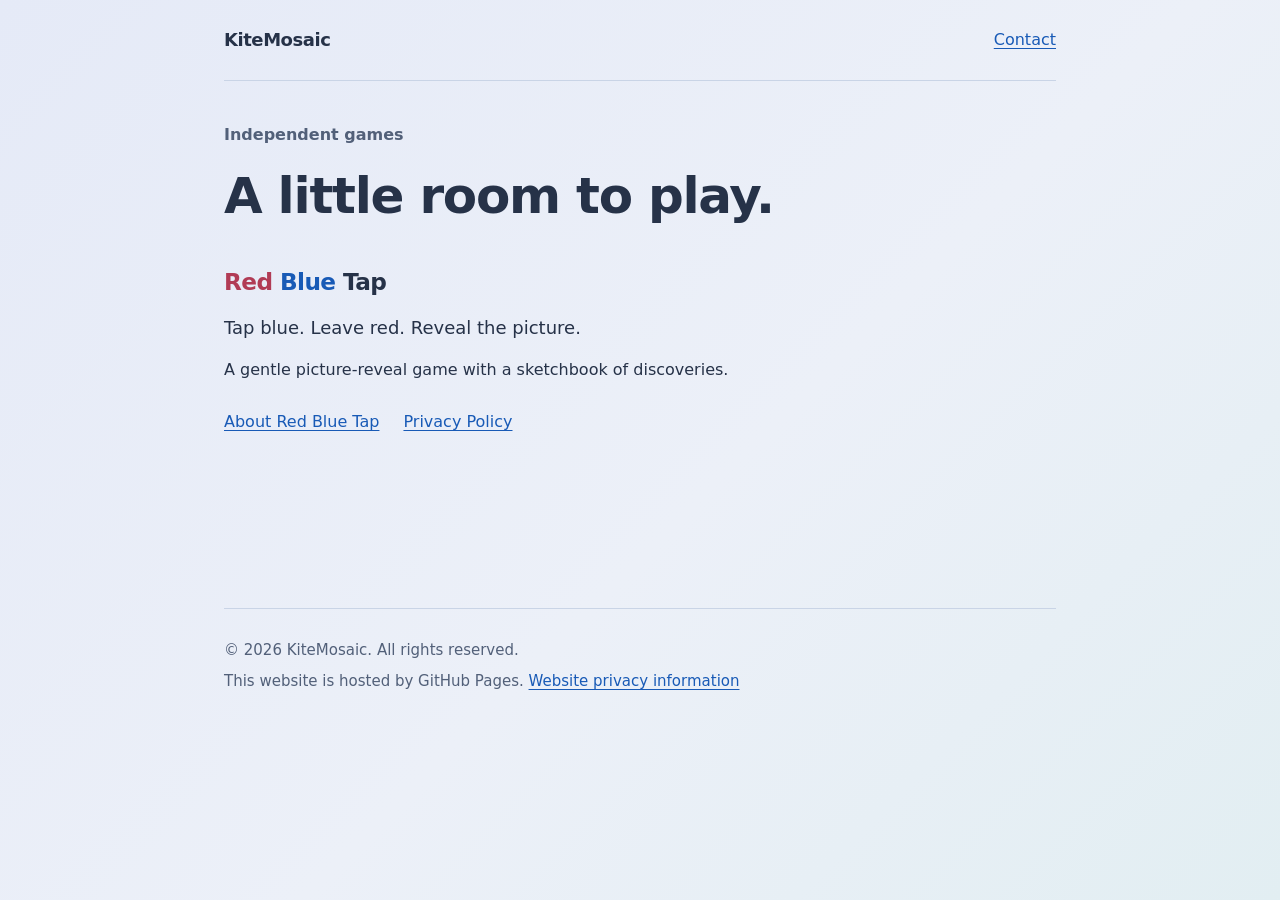
==== index.html @ d3a7072e "Add Red Blue Tap privacy policy and KiteMosaic information pages" ====
<!doctype html>
<html lang="en">
<head>
  <meta charset="utf-8">
  <meta name="viewport" content="width=device-width, initial-scale=1">
  <meta name="color-scheme" content="light dark">
  <meta name="referrer" content="no-referrer">
  <meta name="description" content="KiteMosaic — independent games, privacy information and support.">
  <title>KiteMosaic</title>
  <link rel="canonical" href="https://kitemosaic.github.io/">
  <link rel="stylesheet" href="styles.css">
</head>
<body>
  <a class="skip-link" href="#main">Skip to content</a>
  <header class="site-header"><a class="brand" href="./">KiteMosaic</a><nav aria-label="Main navigation"><a href="mailto:kitemosaic@gmail.com">Contact</a></nav></header>
  <main class="landing" id="main">
    <p class="eyebrow">Independent games</p>
    <h1>A little room to play.</h1>
    <section aria-labelledby="game-title"><h2 id="game-title"><span class="red">Red</span> <span class="blue">Blue</span> Tap</h2><p class="intro">Tap blue. Leave red. Reveal the picture.</p><p>A gentle picture-reveal game with a sketchbook of discoveries.</p><p class="links"><a href="redbluetap/">About Red Blue Tap</a><a href="redbluetap/privacy.html">Privacy Policy</a></p></section>
  </main>
  <footer class="site-footer"><p>© 2026 KiteMosaic. All rights reserved.</p><p>This website is hosted by GitHub Pages. <a href="redbluetap/privacy.html#website">Website privacy information</a></p></footer>
</body>
</html>
---- styles.css ----
:root {
  color-scheme: light dark;
  font-family: ui-sans-serif, system-ui, -apple-system, BlinkMacSystemFont, "Segoe UI", sans-serif;
  font-size: 100%;
  line-height: 1.75;
  --background: #ecf0f8;
  --surface: #f7f9fd;
  --text: #263248;
  --muted: #526079;
  --link: #185ab6;
  --red: #b13b55;
  --line: #c9d4e6;
}
* { box-sizing: border-box; }
html { scroll-padding-top: 1.5rem; }
body {
  margin: 0;
  background: linear-gradient(135deg, #e5eaf7, var(--background) 55%, #e2eef2);
  color: var(--text);
  min-height: 100vh;
  overflow-wrap: break-word;
}
a { color: var(--link); text-underline-offset: .18em; }
a:hover { text-decoration-thickness: .12em; }
a:focus-visible { outline: 3px solid var(--link); outline-offset: 4px; border-radius: 2px; }
.skip-link { position: absolute; top: -5rem; left: 1rem; padding: .6rem 1rem; background: var(--surface); z-index: 1; }
.skip-link:focus { top: 1rem; }
.site-header, main, .site-footer { width: min(100% - 3rem, 52rem); margin-inline: auto; }
.site-header { display: flex; flex-wrap: wrap; align-items: center; justify-content: space-between; gap: .5rem 1.5rem; padding-block: 1.5rem; border-bottom: 1px solid var(--line); }
.brand { font-size: 1.125rem; font-weight: 750; letter-spacing: -.025em; text-decoration: none; color: var(--text); }
.site-header nav { display: flex; flex-wrap: wrap; gap: 1.25rem; }
main { padding-block: 2.5rem 1rem; }
h1, h2, h3 { line-height: 1.25; letter-spacing: -.025em; }
h1 { font-size: clamp(2rem, 7vw, 3.125rem); margin: .3rem 0 1rem; }
h2 { font-size: 1.45rem; margin: 0 0 1rem; }
h3 { font-size: 1.08rem; margin: 1.5rem 0 .5rem; }
p { margin: .8rem 0; }
ul, ol { padding-left: 1.4rem; margin-block: .8rem; }
li + li { margin-top: .5rem; }
.eyebrow { color: var(--muted); font-weight: 650; margin: 0; }
.metadata { color: var(--muted); font-size: .9375rem; }
.metadata code { font-size: .9375rem; overflow-wrap: anywhere; }
.intro { font-size: 1.125rem; }
.summary { border-left: 3px solid var(--link); padding: .1rem 0 .1rem 1.25rem; margin-block: 2rem; }
.summary h2 { font-size: 1.15rem; }
.contents { border-block: 1px solid var(--line); padding-block: 1.25rem; margin-block: 2rem; }
.contents h2 { font-size: 1.15rem; }
.contents ul { columns: 2; column-gap: 2rem; margin-bottom: 0; }
.contents li { break-inside: avoid; }
section { margin-block: 2.5rem; }
.table-wrap { overflow-x: auto; margin-block: 1.25rem; }
table { width: 100%; border-collapse: collapse; font-size: 1rem; }
th, td { text-align: left; padding: .8rem .9rem; vertical-align: top; border-bottom: 1px solid var(--line); }
th { background: var(--surface); font-weight: 650; }
th:first-child, td:first-child { width: 29%; padding-left: 0; }
th:first-child { padding-left: .9rem; }
.contact { padding-top: 1.25rem; border-top: 1px solid var(--line); }
.site-footer { border-top: 1px solid var(--line); padding-block: 1.5rem 2.5rem; margin-top: 2rem; color: var(--muted); font-size: .9375rem; }
.site-footer p { margin: .3rem 0; }
.red { color: var(--red); }
.blue { color: var(--link); }
.landing { min-height: 55vh; }
.landing h1 { margin-top: 1rem; }
.landing .intro { max-width: 38rem; }
.links { display: flex; flex-wrap: wrap; gap: .75rem 1.5rem; margin-block: 1.5rem; }
@media (max-width: 40rem) {
  .site-header, main, .site-footer { width: min(100% - 2rem, 52rem); }
  main { padding-top: 1.75rem; }
  .contents ul { columns: 1; }
  th, td { padding: .65rem .5rem; }
  th:first-child, td:first-child { width: 34%; }
}
@media (prefers-color-scheme: dark) {
  :root { --background: #141d30; --surface: #1d2940; --text: #e3eaf7; --muted: #b0bed4; --link: #9bc8ff; --red: #ff9db4; --line: #3a4963; }
  body { background: linear-gradient(135deg, #1d2137, var(--background) 55%, #142b35); }
}
@media print {
  :root { --text: #111; --muted: #333; --link: #111; --red: #111; --line: #bbb; --surface: #fff; }
  body { background: #fff; color: #111; font-size: 11pt; }
  .site-header, main, .site-footer { width: 100%; }
  .skip-link, .site-header nav, .contents { display: none; }
  main { padding-block: 1rem; }
  h2, h3 { break-after: avoid; }
  tr { break-inside: avoid; }
}
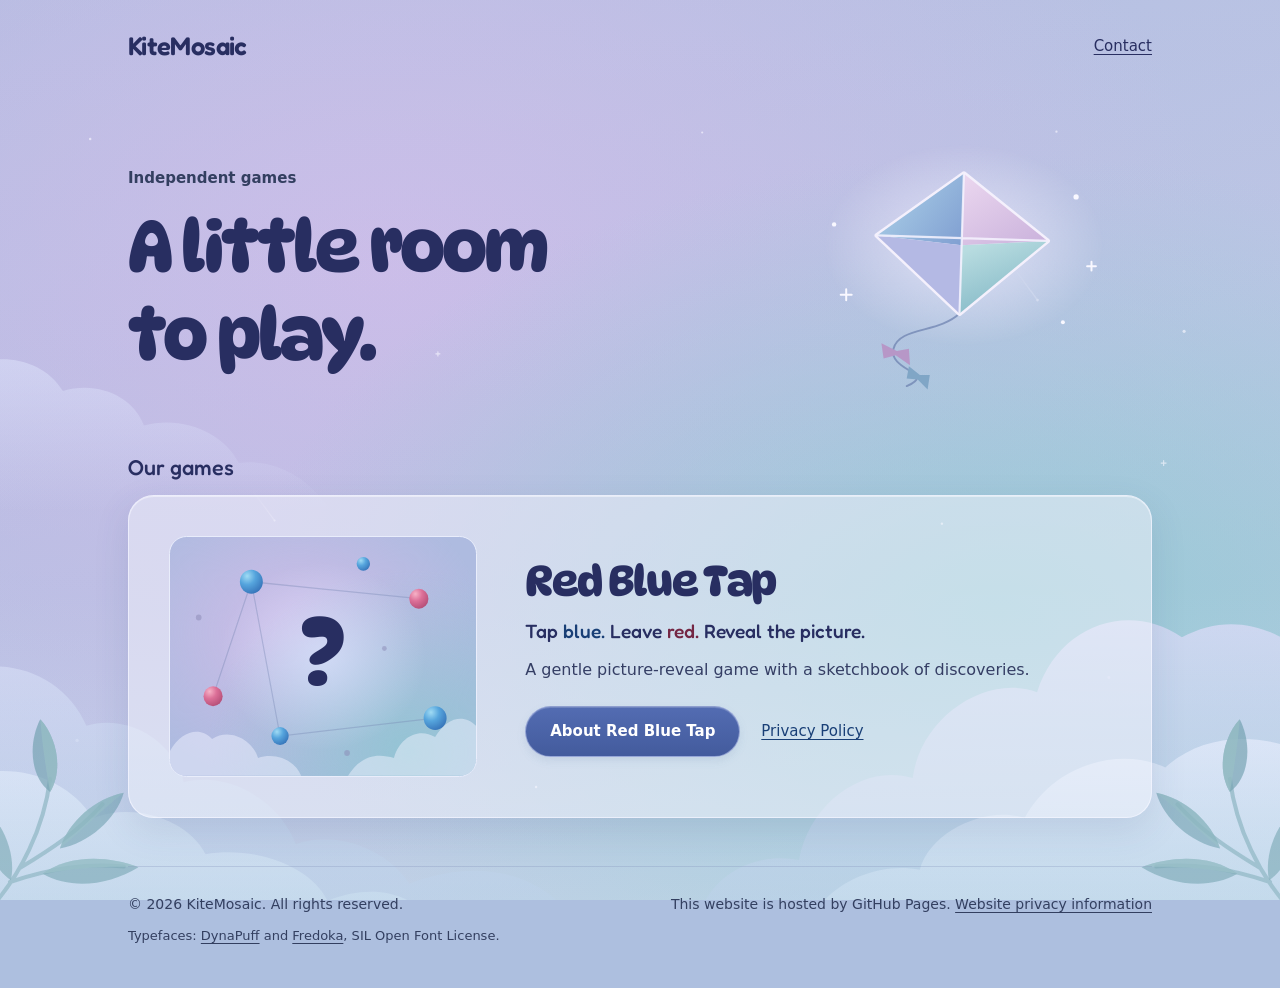
==== commit eef9b4d1: "Restyle only the KiteMosaic homepage with the light sky theme" ====
--- a/index.html
+++ b/index.html
@@ -3,21 +3,202 @@
 <head>
   <meta charset="utf-8">
   <meta name="viewport" content="width=device-width, initial-scale=1">
-  <meta name="color-scheme" content="light dark">
+  <meta name="color-scheme" content="light">
+  <meta name="theme-color" content="#b6bfdf">
   <meta name="referrer" content="no-referrer">
   <meta name="description" content="KiteMosaic — independent games, privacy information and support.">
   <title>KiteMosaic</title>
   <link rel="canonical" href="https://kitemosaic.github.io/">
-  <link rel="stylesheet" href="styles.css">
+  <link rel="stylesheet" href="redbluetap/theme.css">
+  <style>
+    body.studio-home {
+      isolation: isolate;
+      display: flex;
+      flex-direction: column;
+      min-height: 100vh;
+      min-height: 100svh;
+    }
+    .studio-home .sky {
+      background: radial-gradient(ellipse at 78% 68%, #95c8d5 0, #95c8d500 53%),
+        radial-gradient(ellipse at 30% 30%, #c8b9e7 0, #c8b9e700 66%),
+        linear-gradient(160deg, #a8b5dc, #b8c1e3 55%, #afcddd);
+    }
+    .studio-home .sky::after {
+      content: ""; position: absolute; inset: 0;
+      background: linear-gradient(180deg, #f6f6ff1a, #f6f6ff08 65%, #f4f7ff30);
+    }
+    .studio-home .site-header, .studio-home .site-footer, .studio-main {
+      width: min(100% - 4rem, 64rem);
+      margin-inline: auto;
+    }
+    .studio-home .brand {
+      font-family: Fredoka, ui-rounded, sans-serif;
+      font-size: 1.6rem; font-weight: 600; letter-spacing: -.025em;
+    }
+    .studio-main { flex: 1; padding: clamp(1.5rem, 5vh, 4.5rem) 0 2rem; }
+    .studio-intro {
+      display: grid; grid-template-columns: minmax(0, 1.5fr) minmax(0, 1fr);
+      align-items: center; gap: 2rem;
+      padding: 1rem 0 clamp(2.5rem, 5vw, 4.5rem);
+    }
+    .studio-intro .eyebrow { margin: 0 0 .75rem; }
+    .studio-intro h1 {
+      font-size: clamp(2.6rem, 5.5vw, 4.65rem);
+      letter-spacing: -.04em; margin: 0; max-width: 11ch;
+      text-wrap: balance;
+    }
+    .kite-art { display: block; width: 100%; max-width: 22rem; margin-inline: auto; overflow: visible; }
+    .games-label {
+      font-family: Fredoka, ui-rounded, sans-serif; font-size: 1.35rem;
+      font-weight: 500; margin: 0 0 .85rem; color: var(--ink);
+    }
+    .game-feature {
+      display: grid; grid-template-columns: minmax(0, 1fr) minmax(0, 1.9fr);
+      gap: clamp(1.5rem, 4vw, 3rem);
+      align-items: center;
+      padding: clamp(1.3rem, 3.8vw, 2.5rem);
+      border: 1px solid #f4f5ffb8; border-radius: 1.6rem;
+      background: #f1f3fc82;
+      box-shadow: 0 12px 35px #354c8120, inset 0 1px 0 #ffffff70;
+    }
+    .game-preview {
+      position: relative; aspect-ratio: 1.28 / 1; overflow: hidden;
+      border-radius: 1.1rem;
+      background: radial-gradient(ellipse at 78% 90%, #94c4d4, transparent 60%),
+        radial-gradient(ellipse at 42% 40%, #cfbce8, transparent 75%), #aebbe0;
+      border: 1px solid #e9edfb;
+    }
+    .game-preview svg { position: absolute; inset: 0; width: 100%; height: 100%; }
+    .game-preview .preview-question {
+      position: absolute; left: 50%; top: 48%; transform: translate(-50%, -50%);
+      font-size: clamp(3.8rem, 8vw, 5.8rem); line-height: 1; color: var(--ink);
+    }
+    .game-preview .preview-glow {
+      position: absolute; inset: 8% 14%;
+      background: radial-gradient(ellipse, #dce6ffb0, #c9d7f200 66%);
+    }
+    .feature-copy { min-width: 0; }
+    .feature-copy h2 {
+      font-size: clamp(1.75rem, 3.5vw, 2.6rem);
+      letter-spacing: -.04em; margin: 0 0 .55rem;
+    }
+    .feature-copy .intro { font-family: Fredoka, ui-rounded, sans-serif; font-weight: 500; font-size: 1.2rem; color: var(--ink); line-height: 1.45; }
+    .feature-copy p { margin: .65rem 0; }
+    .feature-links {
+      display: flex; flex-wrap: wrap; align-items: center;
+      gap: .7rem 1.3rem; margin-top: 1.35rem;
+      font-size: .9375rem;
+    }
+    .feature-links .pill-link { white-space: normal; text-align: center; }
+    .studio-home .site-footer {
+      border-top: 1px solid var(--line);
+      margin-top: 1rem;
+      padding-top: 1.35rem;
+    }
+    @media (max-width: 40rem) {
+      .studio-home .site-header, .studio-home .site-footer, .studio-main {
+        width: calc(100% - 2.5rem);
+      }
+      .studio-intro { grid-template-columns: 1fr; text-align: center; gap: .8rem; padding: 0 0 2rem; }
+      .studio-intro h1 { max-width: 16ch; margin-inline: auto; font-size: clamp(2.4rem, 9vw, 3.5rem); }
+      .kite-art { max-width: 11rem; }
+      .games-label { text-align: center; }
+      .game-feature { grid-template-columns: 1fr; gap: 1.25rem; padding: 1.1rem; border-radius: 1.25rem; }
+      .game-preview { width: 100%; max-width: 23rem; aspect-ratio: 1.8 / 1; margin-inline: auto; }
+      .feature-copy { text-align: center; }
+      .feature-links { justify-content: center; }
+      .studio-home .site-footer { margin-top: .5rem; }
+    }
+    @media (forced-colors: active) {
+      .kite-art, .game-preview { display: none; }
+      .studio-intro, .game-feature { grid-template-columns: 1fr; }
+      .game-feature { border: 1px solid CanvasText; }
+    }
+    @media print {
+      .kite-art, .game-preview { display: none; }
+      .studio-intro, .game-feature { display: block; }
+      .game-feature { border: 1px solid #aaa; background: white; box-shadow: none; }
+    }
+  </style>
 </head>
-<body>
+<body class="studio-home">
   <a class="skip-link" href="#main">Skip to content</a>
-  <header class="site-header"><a class="brand" href="./">KiteMosaic</a><nav aria-label="Main navigation"><a href="mailto:kitemosaic@gmail.com">Contact</a></nav></header>
-  <main class="landing" id="main">
-    <p class="eyebrow">Independent games</p>
-    <h1>A little room to play.</h1>
-    <section aria-labelledby="game-title"><h2 id="game-title"><span class="red">Red</span> <span class="blue">Blue</span> Tap</h2><p class="intro">Tap blue. Leave red. Reveal the picture.</p><p>A gentle picture-reveal game with a sketchbook of discoveries.</p><p class="links"><a href="redbluetap/">About Red Blue Tap</a><a href="redbluetap/privacy.html">Privacy Policy</a></p></section>
+  <div class="sky" aria-hidden="true"><img class="sky-art" src="redbluetap/assets/sky.svg" alt="" width="1600" height="1100"></div>
+  <header class="site-header">
+    <a class="brand" href="./">KiteMosaic</a>
+    <nav aria-label="Main navigation"><a href="mailto:kitemosaic@gmail.com">Contact</a></nav>
+  </header>
+  <main class="studio-main" id="main">
+    <section class="studio-intro" aria-labelledby="studio-title">
+      <div>
+        <p class="eyebrow">Independent games</p>
+        <h1 class="display" id="studio-title">A little room to play.</h1>
+      </div>
+      <svg class="kite-art" viewBox="0 0 320 215" fill="none" aria-hidden="true">
+        <defs>
+          <linearGradient id="kite-a" x1="165" y1="21" x2="220" y2="113" gradientUnits="userSpaceOnUse"><stop stop-color="#ebd7ef"/><stop offset="1" stop-color="#c5acd9"/></linearGradient>
+          <linearGradient id="kite-b" x1="80" y1="72" x2="165" y2="135" gradientUnits="userSpaceOnUse"><stop stop-color="#a4c8e4"/><stop offset="1" stop-color="#728fca"/></linearGradient>
+          <linearGradient id="kite-c" x1="169" y1="88" x2="192" y2="150" gradientUnits="userSpaceOnUse"><stop stop-color="#b8dce0"/><stop offset="1" stop-color="#83b8c6"/></linearGradient>
+          <radialGradient id="kite-halo"><stop stop-color="#f3efff" stop-opacity=".7"/><stop offset="1" stop-color="#f3efff" stop-opacity="0"/></radialGradient>
+        </defs>
+        <ellipse cx="169" cy="83" rx="128" ry="92" fill="url(#kite-halo)"/>
+        <path d="M165 145C146 163 110 157 105 177S145 199 117 211" stroke="#687cac" stroke-opacity=".68" stroke-width="1.7" stroke-linecap="round"/>
+        <path d="M169 18L245 79 165 145 90 74Z" fill="#f3f1fc" stroke="#f4f0fc" stroke-width="4.5" stroke-linejoin="round"/>
+        <path d="M169 18 167 83 90 74Z" fill="url(#kite-b)"/>
+        <path d="M169 18 245 79 167 83Z" fill="url(#kite-a)"/>
+        <path d="M90 74 167 83 165 145Z" fill="#b4b9e4"/>
+        <path d="M167 83 245 79 165 145Z" fill="url(#kite-c)"/>
+        <path d="M169 18 165 145M90 74 245 79" stroke="#f6f4ff" stroke-opacity=".86" stroke-width="2"/>
+        <path d="m108 179-14-7 2 14 11-3 13 9-1-15Z" fill="#b797c7"/>
+        <path d="m129 201-10-8-2 11 10 1 9 9 2-13Z" fill="#80a6c6"/>
+        <g fill="#f9f8ff">
+          <circle cx="51" cy="64" r="2"/><circle cx="271" cy="39" r="2.4"/><circle cx="259" cy="153" r="1.8"/>
+          <path d="M62 123v10m-5-5h10M285 98v8m-4-4h8" stroke="#f9f8ff" stroke-width="1.8" stroke-linecap="round"/>
+        </g>
+      </svg>
+    </section>
+    <section aria-labelledby="games-heading">
+      <h2 class="games-label" id="games-heading">Our games</h2>
+      <article class="game-feature" aria-labelledby="game-title">
+        <div class="game-preview" aria-hidden="true">
+          <div class="preview-glow"></div>
+          <svg viewBox="0 0 320 240" preserveAspectRatio="none">
+            <defs>
+              <radialGradient id="preview-blue" cx=".32" cy=".26" r=".8"><stop stop-color="#a0dbf4"/><stop offset=".45" stop-color="#56a5dd"/><stop offset="1" stop-color="#3674b9"/></radialGradient>
+              <radialGradient id="preview-red" cx=".32" cy=".26" r=".8"><stop stop-color="#f6b2c7"/><stop offset=".45" stop-color="#dc7098"/><stop offset="1" stop-color="#b44e77"/></radialGradient>
+            </defs>
+            <g fill="none" stroke="#7184af" stroke-opacity=".36" stroke-width="1.25">
+              <path d="M45 160 85 45 260 62M85 45 115 200 277 182"/>
+            </g>
+            <g fill="#f1f2ff" opacity=".48">
+              <path d="M0 215C12 195 31 190 44 203C63 191 87 205 92 222C111 216 131 225 137 240H0Z"/>
+              <path d="M186 240C201 217 219 218 234 222C240 201 260 191 277 201C290 180 308 178 320 190V240Z"/>
+            </g>
+            <circle cx="85" cy="45" r="12" fill="url(#preview-blue)"/>
+            <circle cx="260" cy="62" r="10" fill="url(#preview-red)"/>
+            <circle cx="45" cy="160" r="10" fill="url(#preview-red)"/>
+            <circle cx="277" cy="182" r="12" fill="url(#preview-blue)"/>
+            <circle cx="115" cy="200" r="9" fill="url(#preview-blue)"/>
+            <circle cx="202" cy="27" r="7" fill="url(#preview-blue)"/>
+            <g fill="#8b8ab6" opacity=".5"><circle cx="30" cy="81" r="3"/><circle cx="224" cy="112" r="2.5"/><circle cx="185" cy="217" r="3"/></g>
+          </svg>
+          <span class="preview-question display">?</span>
+        </div>
+        <div class="feature-copy">
+          <h2 class="display" id="game-title">Red Blue Tap</h2>
+          <p class="intro">Tap <span class="blue">blue.</span> Leave <span class="red">red.</span> Reveal the picture.</p>
+          <p>A gentle picture-reveal game with a sketchbook of discoveries.</p>
+          <div class="feature-links">
+            <a class="pill-link" href="redbluetap/">About Red Blue Tap</a>
+            <a href="redbluetap/privacy.html">Privacy Policy</a>
+          </div>
+        </div>
+      </article>
+    </section>
   </main>
-  <footer class="site-footer"><p>© 2026 KiteMosaic. All rights reserved.</p><p>This website is hosted by GitHub Pages. <a href="redbluetap/privacy.html#website">Website privacy information</a></p></footer>
+  <footer class="site-footer">
+    <div class="footer-top"><p>© 2026 KiteMosaic. All rights reserved.</p><p>This website is hosted by GitHub Pages. <a href="redbluetap/privacy.html#website">Website privacy information</a></p></div>
+    <p class="font-credit">Typefaces: <a href="redbluetap/assets/fonts/dynapuff-OFL.txt">DynaPuff</a> and <a href="redbluetap/assets/fonts/fredoka-OFL.txt">Fredoka</a>, SIL Open Font License.</p>
+  </footer>
 </body>
 </html>
--- a/redbluetap/theme.css
+++ b/redbluetap/theme.css
@@ -0,0 +1,195 @@
+@font-face {
+  font-family: DynaPuff;
+  src: url("assets/fonts/dynapuff.ttf") format("truetype");
+  font-style: normal;
+  font-weight: 400 700;
+  font-stretch: 75% 100%;
+  font-display: swap;
+}
+@font-face {
+  font-family: Fredoka;
+  src: url("assets/fonts/fredoka.ttf") format("truetype");
+  font-style: normal;
+  font-weight: 300 700;
+  font-stretch: 75% 125%;
+  font-display: swap;
+}
+:root {
+  color-scheme: light;
+  font-family: ui-sans-serif, system-ui, -apple-system, BlinkMacSystemFont, "Segoe UI", sans-serif;
+  font-size: 100%;
+  line-height: 1.75;
+  --ink: #282e61;
+  --body: #353e64;
+  --muted: #333f60;
+  --blue: #193f76;
+  --red: #742744;
+  --line: #7d8cb647;
+  --paper: #e5e9f7;
+}
+* { box-sizing: border-box; }
+html { scroll-padding-top: 2rem; }
+body { margin: 0; min-height: 100vh; color: var(--body); background: #adbfdf; overflow-wrap: break-word; }
+a { color: var(--blue); text-underline-offset: .22em; text-decoration-thickness: .07em; }
+a:hover { text-decoration-thickness: .12em; }
+a:focus-visible { outline: 3px solid #29549c; outline-offset: 5px; border-radius: .15rem; }
+.skip-link { position: fixed; z-index: 10; inset: -6rem auto auto 1rem; padding: .65rem 1.1rem; background: var(--paper); }
+.skip-link:focus { top: 1rem; }
+.sky {
+  position: fixed;
+  z-index: -2;
+  inset: 0;
+  pointer-events: none;
+  background: radial-gradient(ellipse at 75% 83%, #8ec5d3 0, #98c4d500 52%), radial-gradient(ellipse at 41% 38%, #c5b7e6 0, #bdb6e600 64%), linear-gradient(165deg, #9faeda 0%, #b3b9df 53%, #a7c3dc 100%);
+}
+.sky-art { width: 100%; height: 100%; display: block; }
+.site-header, .site-footer { width: min(100% - 4rem, 76rem); margin-inline: auto; }
+.site-header { display: flex; align-items: center; justify-content: space-between; flex-wrap: wrap; gap: .5rem 1.5rem; padding-block: 1.5rem; }
+.brand { color: var(--ink); text-decoration: none; font-size: 1.05rem; font-weight: 720; letter-spacing: -.03em; }
+.site-header nav { display: flex; flex-wrap: wrap; gap: .35rem 1.6rem; font-size: .9375rem; }
+.site-header nav a { color: var(--ink); padding-block: .35rem; }
+h1, h2, h3 { color: var(--ink); line-height: 1.25; }
+p { margin: .85rem 0; }
+ul, ol { margin-block: 1rem; padding-left: 1.35rem; }
+li + li { margin-top: .6rem; }
+.display { font-family: DynaPuff, ui-rounded, sans-serif; font-weight: 600; font-stretch: 100%; }
+.rounded { font-family: Fredoka, ui-rounded, sans-serif; font-weight: 500; font-stretch: 100%; }
+.eyebrow { font-size: .9375rem; font-weight: 600; color: var(--muted); }
+.red { color: var(--red); }
+.blue { color: var(--blue); }
+.game-main { width: min(100% - 3rem, 70rem); margin-inline: auto; }
+.game-hero { text-align: center; padding-top: clamp(1rem, 3vw, 2.8rem); }
+.game-hero .eyebrow { margin: 0 0 1rem; }
+.game-title { font-size: clamp(2.5rem, 6.7vw, 5.8rem); letter-spacing: -.045em; margin: 0; }
+.tagline { color: var(--ink); font-size: clamp(1.1rem, 2.3vw, 1.85rem); line-height: 1.4; font-weight: 600; margin: 1.15rem auto 0; text-wrap: balance; }
+.tagline span { white-space: nowrap; }
+.mystery-scene { position: relative; width: min(100%, 43rem); aspect-ratio: 2 / 1; margin: 1.4rem auto .25rem; }
+.mystery-threads { position: absolute; inset: 0; width: 100%; height: 100%; overflow: visible; }
+.signal { stroke-dasharray: 16 450; stroke-dashoffset: 16; animation: signal-travel 1.25s 2; opacity: 0; }
+.signal-two { animation-delay: 2.5s; }
+.question-glow { position: absolute; left: 50%; top: 48%; width: 45%; aspect-ratio: 1; transform: translate(-50%, -50%); background: radial-gradient(circle, #d4c6ed80, #d9c6ec00 67%); }
+.question-glow::after { content: ""; position: absolute; inset: 0; border-radius: 50%; background: radial-gradient(circle, #81bfe09c, #8ec3ea00 65%); opacity: .24; animation: question-breath 1.25s 2; }
+.question-mark { position: absolute; left: 50%; top: 48%; transform: translate(-50%, -50%); color: var(--ink); font-size: clamp(5.5rem, 11vw, 9.5rem); line-height: 1; }
+.orb { position: absolute; width: 5.9%; aspect-ratio: 1; border-radius: 50%; background: radial-gradient(circle at 32% 26%, #a0dbf4 0, #56a5dd 31%, #367cc3 73%, #326ba8 100%); box-shadow: inset 0 1px 1px #e2f6ff80; transform: translate(-50%, -50%); }
+.orb-red { background: radial-gradient(circle at 32% 26%, #f6b2c7 0, #dc7098 32%, #bb527b 75%, #ab4a72 100%); }
+.orb-one { left: 24%; top: 18%; }
+.orb-two { left: 80%; top: 27%; width: 4.9%; }
+.orb-three { left: 12%; top: 69%; width: 5.1%; }
+.orb-four { left: 89%; top: 75%; }
+.orb-five { left: 34%; top: 92%; width: 4.7%; }
+.orb-six { left: 62%; top: 7%; width: 3.9%; }
+.ghost-dot { position: absolute; width: 1.6%; aspect-ratio: 1; border-radius: 50%; background: #787fad4d; }
+.ghost-one { left: 4%; top: 35%; }
+.ghost-two { right: 5%; top: 43%; background: #a777a442; }
+.ghost-three { left: 35%; top: 35%; width: 1.2%; }
+.ghost-four { right: 30%; bottom: 5%; background: #a777a442; }
+.game-intro { font-size: 1.125rem; max-width: 35rem; margin: 1.7rem auto 0; text-wrap: pretty; }
+.game-facts { display: flex; flex-wrap: wrap; align-items: center; justify-content: center; gap: .2rem 1.6rem; padding: 0; list-style: none; margin: 1.05rem 0 0; color: var(--ink); font-size: 1rem; }
+.game-facts li { margin: 0; }
+.game-facts svg { width: 1.1rem; height: 1.1rem; vertical-align: -.16em; margin-right: .3rem; stroke-width: 1.5; }
+.support-section { display: grid; grid-template-columns: 1fr auto; align-items: center; gap: 1rem 3.5rem; max-width: 59rem; margin: clamp(3rem, 6vw, 5rem) auto 0; padding-block: 2rem; border-top: 1px solid var(--line); }
+.support-section h2 { font-family: Fredoka, ui-rounded, sans-serif; font-weight: 500; font-size: 1.65rem; margin: 0 0 .6rem; }
+.support-section p { margin: 0; max-width: 35rem; }
+.support-actions { display: flex; flex-direction: column; align-items: center; gap: .7rem; }
+.pill-link { display: inline-flex; justify-content: center; align-items: center; min-height: 3rem; padding: .7rem 1.5rem; border-radius: 2rem; border: 1px solid #d9e2ff80; color: #fff; background: linear-gradient(180deg, #536cb2, #435b9d); box-shadow: 0 4px 10px #3e5d8a1c, inset 0 1px 0 #ffffff2b; font-weight: 650; text-decoration: none; white-space: nowrap; }
+.pill-link:hover { background: #405895; }
+.site-footer { padding-block: 1.5rem 2.25rem; margin-top: 1.5rem; color: var(--muted); font-size: .875rem; }
+.site-footer p { margin: .25rem 0; }
+.footer-top { display: flex; align-items: baseline; justify-content: space-between; flex-wrap: wrap; gap: .35rem 1rem; }
+.site-footer a { color: inherit; }
+.font-credit { font-size: .8125rem; }
+.policy-page .sky::after { content: ""; position: absolute; inset: 0; background: linear-gradient(180deg, #e7eaf735, #e7eaf7ce 46%, #e7eaf7db); }
+.policy-main { width: min(100% - 4rem, 72rem); margin-inline: auto; padding-block: 2.5rem 1rem; }
+.policy-heading { width: min(100%, 48rem); margin: 0 auto 2rem; }
+.policy-heading .eyebrow { font-family: Fredoka, ui-rounded, sans-serif; font-size: 1.15rem; font-weight: 600; color: var(--ink); }
+.policy-heading h1 { font-size: clamp(2.25rem, 5vw, 3.5rem); letter-spacing: -.035em; margin: .35rem 0 1.4rem; }
+.metadata { font-size: .9375rem; color: var(--muted); line-height: 1.8; }
+.metadata code { font-size: .9375rem; overflow-wrap: anywhere; }
+.intro { font-size: 1.125rem; line-height: 1.7; }
+.summary { width: min(100%, 48rem); margin: 2.25rem auto 3rem; padding: .25rem 0 .25rem 1.4rem; border-left: 3px solid #637fb3; }
+.summary h2 { font-family: Fredoka, ui-rounded, sans-serif; font-size: 1.4rem; font-weight: 500; margin: 0; }
+.summary ul { margin-bottom: .2rem; }
+.policy-layout { display: grid; grid-template-columns: 15.5rem minmax(0, 1fr); column-gap: 3.75rem; align-items: start; border-top: 1px solid var(--line); padding-top: 2.5rem; }
+.contents { position: sticky; top: 2rem; font-size: .9375rem; }
+.contents h2 { font-family: Fredoka, ui-rounded, sans-serif; font-size: 1.3rem; font-weight: 500; margin: 0 0 1rem; }
+.contents ul { margin: 0; padding: 0; list-style: none; }
+.contents li { margin-top: .7rem; line-height: 1.55; }
+.contents a { display: inline-block; text-decoration-color: #566b9b50; }
+.policy-sections { min-width: 0; max-width: 48rem; font-size: 1rem; }
+.policy-sections section { margin: 0 0 2.5rem; scroll-margin-top: 1rem; }
+.policy-sections h2 { font-family: Fredoka, ui-rounded, sans-serif; font-weight: 500; font-size: 1.65rem; margin: 0 0 .9rem; }
+.policy-sections h3 { font-size: 1.08rem; margin: 1.6rem 0 .6rem; }
+.table-wrap { overflow-x: auto; margin-block: 1.5rem; }
+table { width: 100%; border-collapse: collapse; line-height: 1.65; font-size: .9375rem; }
+th, td { text-align: left; padding: .85rem .9rem; vertical-align: top; border-bottom: 1px solid var(--line); }
+thead th { color: var(--ink); background: #b9c9e94d; }
+th:first-child { width: 30%; }
+tbody th { padding-left: 0; font-weight: 650; }
+.contact { border-top: 1px solid var(--line); padding-top: 1.75rem; }
+.back-top { margin-top: -1rem; font-size: .9375rem; }
+@keyframes signal-travel { 0% { stroke-dashoffset: 16; opacity: 0; } 12%, 85% { opacity: .75; } 100% { stroke-dashoffset: -420; opacity: 0; } }
+@keyframes question-breath { 0%, 100% { opacity: .24; } 50% { opacity: .65; } }
+@media (min-width: 80rem) { .game-hero { padding-top: 2.5rem; } .mystery-scene { margin-block: 2rem .75rem; } }
+@media (max-height: 42rem) { .contents { position: static; } }
+@media (max-width: 62rem) {
+  .policy-layout { grid-template-columns: 1fr; gap: 2.5rem; }
+  .contents { position: static; }
+  .contents ul { columns: 2; column-gap: 2rem; }
+  .contents li { break-inside: avoid; margin-top: 0; margin-bottom: .65rem; }
+  .policy-sections, .policy-heading, .summary { max-width: none; }
+  .policy-main { max-width: 50rem; }
+}
+@media (max-width: 40rem) {
+  .site-header, .site-footer { width: calc(100% - 2.5rem); }
+  .site-header { padding-block: 1.1rem; gap: .25rem 1rem; }
+  .site-header nav { gap: .25rem 1rem; font-size: .875rem; }
+  .game-main { width: calc(100% - 2.5rem); }
+  .game-hero { padding-top: 1.6rem; }
+  .game-hero .eyebrow { font-size: .875rem; margin-bottom: 1.1rem; }
+  .game-title { font-size: clamp(2rem, 8.8vw, 3.5rem); }
+  .tagline { font-size: clamp(1rem, 3.8vw, 1.25rem); max-width: 23rem; margin-top: 1rem; }
+  .mystery-scene { width: 100%; aspect-ratio: 1.6 / 1; margin-block: 1.6rem .5rem; }
+  .question-mark { font-size: clamp(5rem, 22vw, 8rem); }
+  .orb { width: 7.4%; }
+  .orb-two, .orb-three { width: 6.5%; }
+  .orb-five { width: 6%; }
+  .orb-six { width: 5%; }
+  .game-intro { font-size: 1rem; margin-top: 1.6rem; max-width: 28rem; }
+  .game-facts { font-size: .9375rem; gap: .2rem .9rem; }
+  .game-facts li:last-child { flex-basis: 100%; }
+  .support-section { display: block; margin-top: 2.5rem; padding-block: 1.7rem .75rem; text-align: center; }
+  .support-section h2 { font-size: 1.5rem; }
+  .support-section p { font-size: .9375rem; margin-inline: auto; }
+  .support-actions { margin-top: 1.35rem; gap: .8rem; }
+  .site-footer { text-align: center; font-size: .875rem; padding-bottom: 2rem; }
+  .footer-top { justify-content: center; }
+  .policy-main { width: calc(100% - 2.5rem); padding-top: 1.6rem; }
+  .policy-heading h1 { font-size: 2.25rem; }
+  .summary { padding-left: 1rem; margin-block: 2rem; }
+  .policy-layout { padding-top: 2rem; }
+  .contents ul { columns: 1; }
+  .policy-sections h2 { font-size: 1.5rem; }
+  th, td { padding: .7rem .5rem; }
+  th:first-child { width: 34%; }
+  .intro { font-size: 1.0625rem; }
+}
+@media (prefers-reduced-motion: reduce) {
+  *, *::before, *::after { animation: none !important; }
+  .signal { display: none; }
+}
+@media (forced-colors: active) {
+  .sky, .mystery-scene { display: none; }
+  .pill-link { border: 2px solid ButtonText; }
+}
+@media print {
+  :root { --ink: #111; --body: #111; --muted: #333; --blue: #111; --red: #111; --line: #bbb; }
+  body { background: #fff; font-size: 11pt; }
+  .sky, .skip-link, .site-header nav, .contents, .mystery-scene, .font-credit, .back-top { display: none; }
+  .site-header, .site-footer, .policy-main { width: 100%; }
+  .policy-main { padding-top: 1rem; }
+  .policy-layout { display: block; padding-top: 1rem; }
+  .policy-heading, .summary, .policy-sections { max-width: none; width: 100%; }
+  h1, h2, h3 { break-after: avoid; }
+  tr { break-inside: avoid; }
+  .site-footer { text-align: left; }
+}
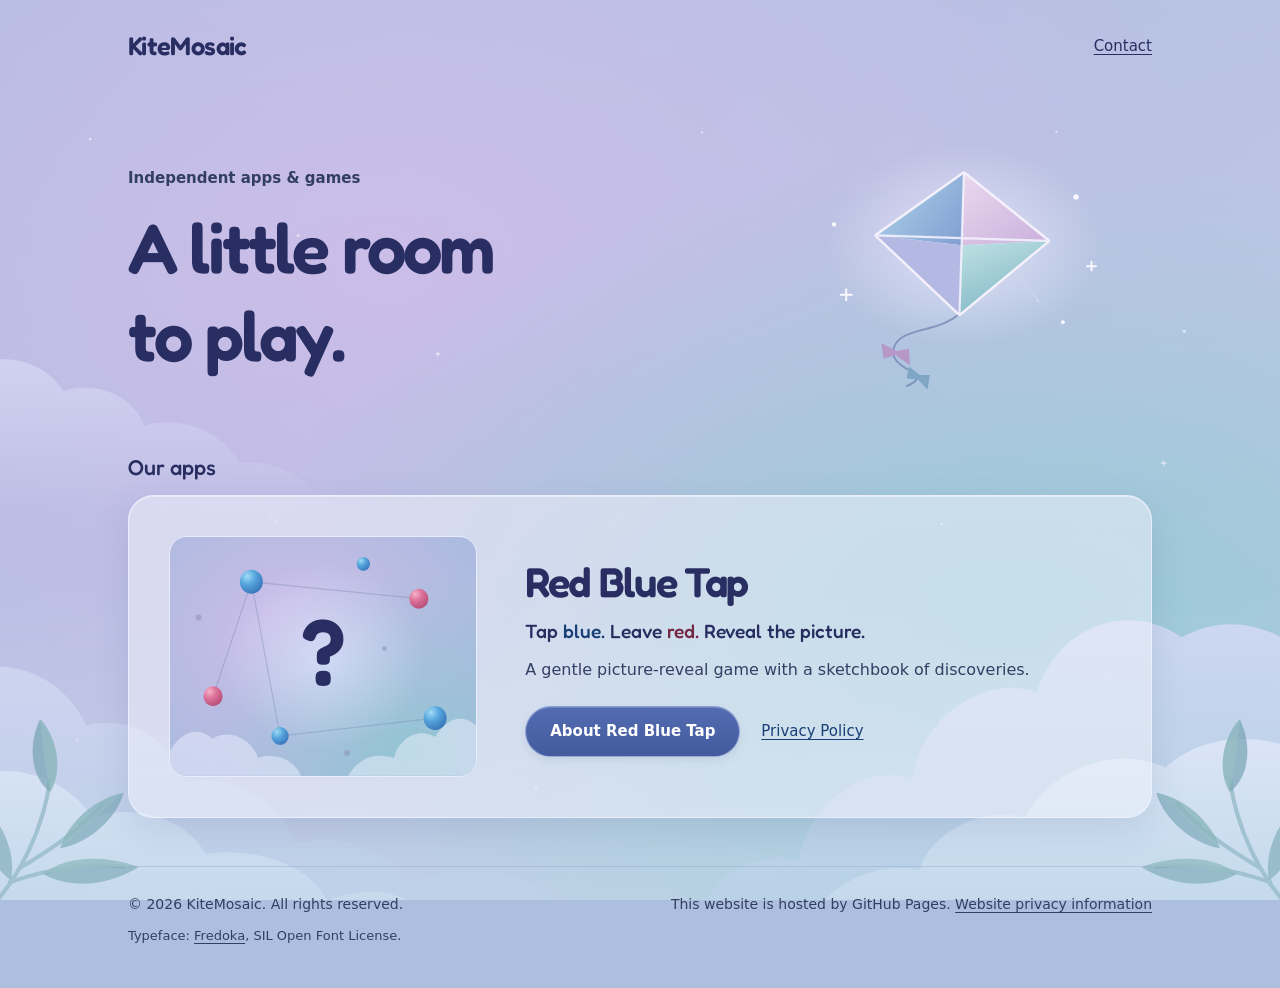
==== commit f811812b: "Use Fredoka on the homepage and add appearance choices to Red Blue Tap pages" ====
--- a/index.html
+++ b/index.html
@@ -6,7 +6,7 @@
   <meta name="color-scheme" content="light">
   <meta name="theme-color" content="#b6bfdf">
   <meta name="referrer" content="no-referrer">
-  <meta name="description" content="KiteMosaic — independent games, privacy information and support.">
+  <meta name="description" content="KiteMosaic — independent apps and games, privacy information and support.">
   <title>KiteMosaic</title>
   <link rel="canonical" href="https://kitemosaic.github.io/">
   <link rel="stylesheet" href="redbluetap/theme.css">
@@ -35,6 +35,7 @@
       font-family: Fredoka, ui-rounded, sans-serif;
       font-size: 1.6rem; font-weight: 600; letter-spacing: -.025em;
     }
+    .studio-home .display { font-family: Fredoka, ui-rounded, sans-serif; }
     .studio-main { flex: 1; padding: clamp(1.5rem, 5vh, 4.5rem) 0 2rem; }
     .studio-intro {
       display: grid; grid-template-columns: minmax(0, 1.5fr) minmax(0, 1fr);
@@ -131,7 +132,7 @@
   <main class="studio-main" id="main">
     <section class="studio-intro" aria-labelledby="studio-title">
       <div>
-        <p class="eyebrow">Independent games</p>
+        <p class="eyebrow">Independent apps &amp; games</p>
         <h1 class="display" id="studio-title">A little room to play.</h1>
       </div>
       <svg class="kite-art" viewBox="0 0 320 215" fill="none" aria-hidden="true">
@@ -158,7 +159,7 @@
       </svg>
     </section>
     <section aria-labelledby="games-heading">
-      <h2 class="games-label" id="games-heading">Our games</h2>
+      <h2 class="games-label" id="games-heading">Our apps</h2>
       <article class="game-feature" aria-labelledby="game-title">
         <div class="game-preview" aria-hidden="true">
           <div class="preview-glow"></div>
@@ -198,7 +199,8 @@
   </main>
   <footer class="site-footer">
     <div class="footer-top"><p>© 2026 KiteMosaic. All rights reserved.</p><p>This website is hosted by GitHub Pages. <a href="redbluetap/privacy.html#website">Website privacy information</a></p></div>
-    <p class="font-credit">Typefaces: <a href="redbluetap/assets/fonts/dynapuff-OFL.txt">DynaPuff</a> and <a href="redbluetap/assets/fonts/fredoka-OFL.txt">Fredoka</a>, SIL Open Font License.</p>
+    <p class="font-credit">Typeface: <a href="redbluetap/assets/fonts/fredoka-OFL.txt">Fredoka</a>, SIL Open Font License.</p>
   </footer>
 </body>
 </html>
+
--- a/redbluetap/theme.css
+++ b/redbluetap/theme.css
@@ -26,13 +26,29 @@
   --red: #742744;
   --line: #7d8cb647;
   --paper: #e5e9f7;
+  --page-bg: #adbfdf;
+  --focus: #29549c;
+  --sky-bg: radial-gradient(ellipse at 75% 83%, #8ec5d3 0, #98c4d500 52%), radial-gradient(ellipse at 41% 38%, #c5b7e6 0, #bdb6e600 64%), linear-gradient(165deg, #9faeda 0%, #b3b9df 53%, #a7c3dc 100%);
+  --sky-art-filter: none;
+  --policy-wash: linear-gradient(180deg, #e7eaf735, #e7eaf7ce 46%, #e7eaf7db);
+  --summary-border: #637fb3;
+  --contents-line: #566b9b50;
+  --table-head: #b9c9e94d;
+  --question-halo: radial-gradient(circle, #d4c6ed80, #d9c6ec00 67%);
+  --question-breath: radial-gradient(circle, #81bfe09c, #8ec3ea00 65%);
+  --ghost-blue: #787fad4d;
+  --ghost-red: #a777a442;
+  --thread: #687aaa;
+  --selector-bg: #edf0fa85;
+  --selector-border: #657ba9;
+  --selector-option: #e5e9f7;
 }
 * { box-sizing: border-box; }
 html { scroll-padding-top: 2rem; }
-body { margin: 0; min-height: 100vh; color: var(--body); background: #adbfdf; overflow-wrap: break-word; }
+body { margin: 0; min-height: 100vh; color: var(--body); background: var(--page-bg); overflow-wrap: break-word; }
 a { color: var(--blue); text-underline-offset: .22em; text-decoration-thickness: .07em; }
 a:hover { text-decoration-thickness: .12em; }
-a:focus-visible { outline: 3px solid #29549c; outline-offset: 5px; border-radius: .15rem; }
+a:focus-visible { outline: 3px solid var(--focus); outline-offset: 5px; border-radius: .15rem; }
 .skip-link { position: fixed; z-index: 10; inset: -6rem auto auto 1rem; padding: .65rem 1.1rem; background: var(--paper); }
 .skip-link:focus { top: 1rem; }
 .sky {
@@ -40,9 +56,9 @@
   z-index: -2;
   inset: 0;
   pointer-events: none;
-  background: radial-gradient(ellipse at 75% 83%, #8ec5d3 0, #98c4d500 52%), radial-gradient(ellipse at 41% 38%, #c5b7e6 0, #bdb6e600 64%), linear-gradient(165deg, #9faeda 0%, #b3b9df 53%, #a7c3dc 100%);
-}
-.sky-art { width: 100%; height: 100%; display: block; }
+  background: var(--sky-bg);
+}
+.sky-art { width: 100%; height: 100%; display: block; filter: var(--sky-art-filter); }
 .site-header, .site-footer { width: min(100% - 4rem, 76rem); margin-inline: auto; }
 .site-header { display: flex; align-items: center; justify-content: space-between; flex-wrap: wrap; gap: .5rem 1.5rem; padding-block: 1.5rem; }
 .brand { color: var(--ink); text-decoration: none; font-size: 1.05rem; font-weight: 720; letter-spacing: -.03em; }
@@ -67,8 +83,8 @@
 .mystery-threads { position: absolute; inset: 0; width: 100%; height: 100%; overflow: visible; }
 .signal { stroke-dasharray: 16 450; stroke-dashoffset: 16; animation: signal-travel 1.25s 2; opacity: 0; }
 .signal-two { animation-delay: 2.5s; }
-.question-glow { position: absolute; left: 50%; top: 48%; width: 45%; aspect-ratio: 1; transform: translate(-50%, -50%); background: radial-gradient(circle, #d4c6ed80, #d9c6ec00 67%); }
-.question-glow::after { content: ""; position: absolute; inset: 0; border-radius: 50%; background: radial-gradient(circle, #81bfe09c, #8ec3ea00 65%); opacity: .24; animation: question-breath 1.25s 2; }
+.question-glow { position: absolute; left: 50%; top: 48%; width: 45%; aspect-ratio: 1; transform: translate(-50%, -50%); background: var(--question-halo); }
+.question-glow::after { content: ""; position: absolute; inset: 0; border-radius: 50%; background: var(--question-breath); opacity: .24; animation: question-breath 1.25s 2; }
 .question-mark { position: absolute; left: 50%; top: 48%; transform: translate(-50%, -50%); color: var(--ink); font-size: clamp(5.5rem, 11vw, 9.5rem); line-height: 1; }
 .orb { position: absolute; width: 5.9%; aspect-ratio: 1; border-radius: 50%; background: radial-gradient(circle at 32% 26%, #a0dbf4 0, #56a5dd 31%, #367cc3 73%, #326ba8 100%); box-shadow: inset 0 1px 1px #e2f6ff80; transform: translate(-50%, -50%); }
 .orb-red { background: radial-gradient(circle at 32% 26%, #f6b2c7 0, #dc7098 32%, #bb527b 75%, #ab4a72 100%); }
@@ -78,11 +94,11 @@
 .orb-four { left: 89%; top: 75%; }
 .orb-five { left: 34%; top: 92%; width: 4.7%; }
 .orb-six { left: 62%; top: 7%; width: 3.9%; }
-.ghost-dot { position: absolute; width: 1.6%; aspect-ratio: 1; border-radius: 50%; background: #787fad4d; }
+.ghost-dot { position: absolute; width: 1.6%; aspect-ratio: 1; border-radius: 50%; background: var(--ghost-blue); }
 .ghost-one { left: 4%; top: 35%; }
-.ghost-two { right: 5%; top: 43%; background: #a777a442; }
+.ghost-two { right: 5%; top: 43%; background: var(--ghost-red); }
 .ghost-three { left: 35%; top: 35%; width: 1.2%; }
-.ghost-four { right: 30%; bottom: 5%; background: #a777a442; }
+.ghost-four { right: 30%; bottom: 5%; background: var(--ghost-red); }
 .game-intro { font-size: 1.125rem; max-width: 35rem; margin: 1.7rem auto 0; text-wrap: pretty; }
 .game-facts { display: flex; flex-wrap: wrap; align-items: center; justify-content: center; gap: .2rem 1.6rem; padding: 0; list-style: none; margin: 1.05rem 0 0; color: var(--ink); font-size: 1rem; }
 .game-facts li { margin: 0; }
@@ -98,7 +114,7 @@
 .footer-top { display: flex; align-items: baseline; justify-content: space-between; flex-wrap: wrap; gap: .35rem 1rem; }
 .site-footer a { color: inherit; }
 .font-credit { font-size: .8125rem; }
-.policy-page .sky::after { content: ""; position: absolute; inset: 0; background: linear-gradient(180deg, #e7eaf735, #e7eaf7ce 46%, #e7eaf7db); }
+.policy-page .sky::after { content: ""; position: absolute; inset: 0; background: var(--policy-wash); }
 .policy-main { width: min(100% - 4rem, 72rem); margin-inline: auto; padding-block: 2.5rem 1rem; }
 .policy-heading { width: min(100%, 48rem); margin: 0 auto 2rem; }
 .policy-heading .eyebrow { font-family: Fredoka, ui-rounded, sans-serif; font-size: 1.15rem; font-weight: 600; color: var(--ink); }
@@ -106,7 +122,7 @@
 .metadata { font-size: .9375rem; color: var(--muted); line-height: 1.8; }
 .metadata code { font-size: .9375rem; overflow-wrap: anywhere; }
 .intro { font-size: 1.125rem; line-height: 1.7; }
-.summary { width: min(100%, 48rem); margin: 2.25rem auto 3rem; padding: .25rem 0 .25rem 1.4rem; border-left: 3px solid #637fb3; }
+.summary { width: min(100%, 48rem); margin: 2.25rem auto 3rem; padding: .25rem 0 .25rem 1.4rem; border-left: 3px solid var(--summary-border); }
 .summary h2 { font-family: Fredoka, ui-rounded, sans-serif; font-size: 1.4rem; font-weight: 500; margin: 0; }
 .summary ul { margin-bottom: .2rem; }
 .policy-layout { display: grid; grid-template-columns: 15.5rem minmax(0, 1fr); column-gap: 3.75rem; align-items: start; border-top: 1px solid var(--line); padding-top: 2.5rem; }
@@ -114,7 +130,7 @@
 .contents h2 { font-family: Fredoka, ui-rounded, sans-serif; font-size: 1.3rem; font-weight: 500; margin: 0 0 1rem; }
 .contents ul { margin: 0; padding: 0; list-style: none; }
 .contents li { margin-top: .7rem; line-height: 1.55; }
-.contents a { display: inline-block; text-decoration-color: #566b9b50; }
+.contents a { display: inline-block; text-decoration-color: var(--contents-line); }
 .policy-sections { min-width: 0; max-width: 48rem; font-size: 1rem; }
 .policy-sections section { margin: 0 0 2.5rem; scroll-margin-top: 1rem; }
 .policy-sections h2 { font-family: Fredoka, ui-rounded, sans-serif; font-weight: 500; font-size: 1.65rem; margin: 0 0 .9rem; }
@@ -122,11 +138,78 @@
 .table-wrap { overflow-x: auto; margin-block: 1.5rem; }
 table { width: 100%; border-collapse: collapse; line-height: 1.65; font-size: .9375rem; }
 th, td { text-align: left; padding: .85rem .9rem; vertical-align: top; border-bottom: 1px solid var(--line); }
-thead th { color: var(--ink); background: #b9c9e94d; }
+thead th { color: var(--ink); background: var(--table-head); }
 th:first-child { width: 30%; }
 tbody th { padding-left: 0; font-weight: 650; }
 .contact { border-top: 1px solid var(--line); padding-top: 1.75rem; }
 .back-top { margin-top: -1rem; font-size: .9375rem; }
+
+.appearance-control { position: relative; display: inline-flex; align-items: center; gap: .5rem; color: var(--ink); font-size: .875rem; white-space: nowrap; }
+.appearance-control[hidden] { display: none; }
+.appearance-control::after { content: ""; position: absolute; right: .9rem; top: 50%; width: .4rem; height: .4rem; border-right: 1.5px solid currentColor; border-bottom: 1.5px solid currentColor; transform: translateY(-75%) rotate(45deg); pointer-events: none; }
+.appearance-control select { appearance: none; -webkit-appearance: none; font: inherit; line-height: 1.4; color: var(--ink); background: var(--selector-bg); border: 1px solid var(--selector-border); border-radius: 1.5rem; min-height: 2.75rem; padding: .45rem 2.1rem .45rem .8rem; cursor: pointer; }
+.appearance-control select:focus-visible { outline: 3px solid var(--focus); outline-offset: 3px; }
+.appearance-control option { color: var(--ink); background: var(--selector-option); }
+:root[data-appearance] .site-header nav { align-items: center; }
+:root[data-appearance] .mystery-threads > path:not(.signal) { stroke: var(--thread); }
+
+@media screen {
+  :root[data-appearance="dark"] {
+    color-scheme: dark;
+    --ink: #ece9ff;
+    --body: #d5dced;
+    --muted: #bec9e2;
+    --blue: #aed7ff;
+    --red: #f3b2cc;
+    --line: #aab9dd47;
+    --paper: #28324e;
+    --page-bg: #1b253f;
+    --focus: #c4d9ff;
+    --sky-bg: radial-gradient(ellipse at 75% 83%, #254b57 0, #254b5700 52%), radial-gradient(ellipse at 41% 38%, #45375f 0, #45375f00 64%), linear-gradient(165deg, #1b2845 0%, #2c304d 53%, #203c50 100%);
+    --sky-art-filter: brightness(.55) saturate(.8);
+    --policy-wash: linear-gradient(180deg, #20284035, #202840d9 46%, #202840eb);
+    --summary-border: #96b0e1;
+    --contents-line: #b8caf080;
+    --table-head: #7b95cb20;
+    --question-halo: radial-gradient(circle, #9777d647, #9777d600 67%);
+    --question-breath: radial-gradient(circle, #6ca9e880, #6ca9e800 65%);
+    --ghost-blue: #a5b9e26b;
+    --ghost-red: #d1a0cb65;
+    --thread: #c0cbed;
+    --selector-bg: #293450b3;
+    --selector-border: #8d9fc4;
+    --selector-option: #28324e;
+  }
+}
+@media screen and (prefers-color-scheme: dark) {
+  :root[data-appearance="system"] {
+    color-scheme: dark;
+    --ink: #ece9ff;
+    --body: #d5dced;
+    --muted: #bec9e2;
+    --blue: #aed7ff;
+    --red: #f3b2cc;
+    --line: #aab9dd47;
+    --paper: #28324e;
+    --page-bg: #1b253f;
+    --focus: #c4d9ff;
+    --sky-bg: radial-gradient(ellipse at 75% 83%, #254b57 0, #254b5700 52%), radial-gradient(ellipse at 41% 38%, #45375f 0, #45375f00 64%), linear-gradient(165deg, #1b2845 0%, #2c304d 53%, #203c50 100%);
+    --sky-art-filter: brightness(.55) saturate(.8);
+    --policy-wash: linear-gradient(180deg, #20284035, #202840d9 46%, #202840eb);
+    --summary-border: #96b0e1;
+    --contents-line: #b8caf080;
+    --table-head: #7b95cb20;
+    --question-halo: radial-gradient(circle, #9777d647, #9777d600 67%);
+    --question-breath: radial-gradient(circle, #6ca9e880, #6ca9e800 65%);
+    --ghost-blue: #a5b9e26b;
+    --ghost-red: #d1a0cb65;
+    --thread: #c0cbed;
+    --selector-bg: #293450b3;
+    --selector-border: #8d9fc4;
+    --selector-option: #28324e;
+  }
+}
+
 @keyframes signal-travel { 0% { stroke-dashoffset: 16; opacity: 0; } 12%, 85% { opacity: .75; } 100% { stroke-dashoffset: -420; opacity: 0; } }
 @keyframes question-breath { 0%, 100% { opacity: .24; } 50% { opacity: .65; } }
 @media (min-width: 80rem) { .game-hero { padding-top: 2.5rem; } .mystery-scene { margin-block: 2rem .75rem; } }
@@ -193,3 +276,4 @@
   tr { break-inside: avoid; }
   .site-footer { text-align: left; }
 }
+
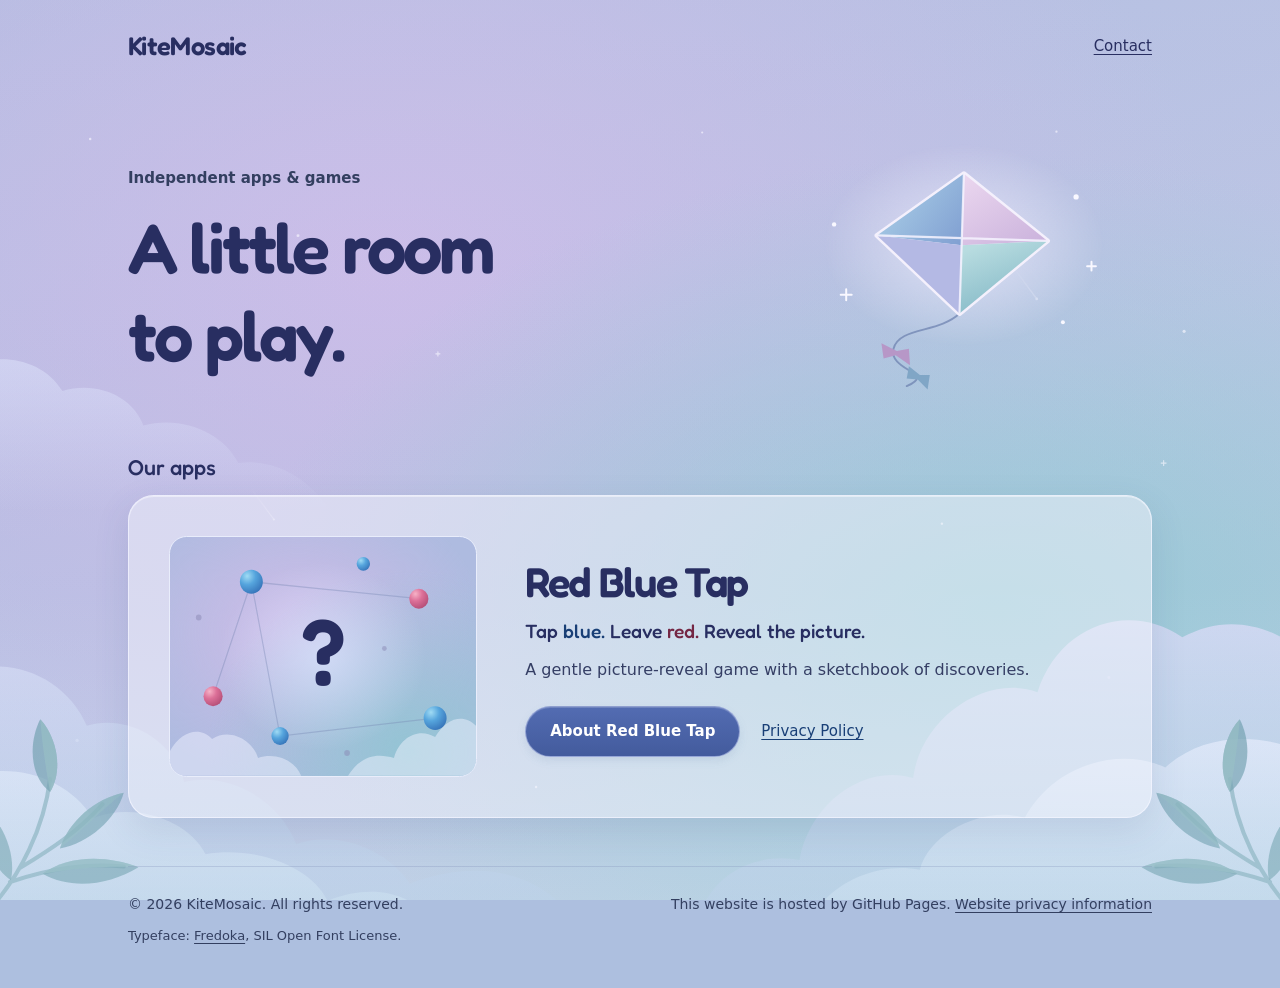
==== commit 65a14cb5: "Refresh cached styles for the new appearance controls" ====
--- a/index.html
+++ b/index.html
@@ -9,7 +9,7 @@
   <meta name="description" content="KiteMosaic — independent apps and games, privacy information and support.">
   <title>KiteMosaic</title>
   <link rel="canonical" href="https://kitemosaic.github.io/">
-  <link rel="stylesheet" href="redbluetap/theme.css">
+  <link rel="stylesheet" href="redbluetap/theme.css?v=2">
   <style>
     body.studio-home {
       isolation: isolate;
--- a/redbluetap/theme.css
+++ b/redbluetap/theme.css
@@ -158,7 +158,7 @@
     color-scheme: dark;
     --ink: #ece9ff;
     --body: #d5dced;
-    --muted: #bec9e2;
+    --muted: #d0daef;
     --blue: #aed7ff;
     --red: #f3b2cc;
     --line: #aab9dd47;
@@ -166,7 +166,7 @@
     --page-bg: #1b253f;
     --focus: #c4d9ff;
     --sky-bg: radial-gradient(ellipse at 75% 83%, #254b57 0, #254b5700 52%), radial-gradient(ellipse at 41% 38%, #45375f 0, #45375f00 64%), linear-gradient(165deg, #1b2845 0%, #2c304d 53%, #203c50 100%);
-    --sky-art-filter: brightness(.55) saturate(.8);
+    --sky-art-filter: brightness(.36) saturate(.8);
     --policy-wash: linear-gradient(180deg, #20284035, #202840d9 46%, #202840eb);
     --summary-border: #96b0e1;
     --contents-line: #b8caf080;
@@ -186,7 +186,7 @@
     color-scheme: dark;
     --ink: #ece9ff;
     --body: #d5dced;
-    --muted: #bec9e2;
+    --muted: #d0daef;
     --blue: #aed7ff;
     --red: #f3b2cc;
     --line: #aab9dd47;
@@ -194,7 +194,7 @@
     --page-bg: #1b253f;
     --focus: #c4d9ff;
     --sky-bg: radial-gradient(ellipse at 75% 83%, #254b57 0, #254b5700 52%), radial-gradient(ellipse at 41% 38%, #45375f 0, #45375f00 64%), linear-gradient(165deg, #1b2845 0%, #2c304d 53%, #203c50 100%);
-    --sky-art-filter: brightness(.55) saturate(.8);
+    --sky-art-filter: brightness(.36) saturate(.8);
     --policy-wash: linear-gradient(180deg, #20284035, #202840d9 46%, #202840eb);
     --summary-border: #96b0e1;
     --contents-line: #b8caf080;
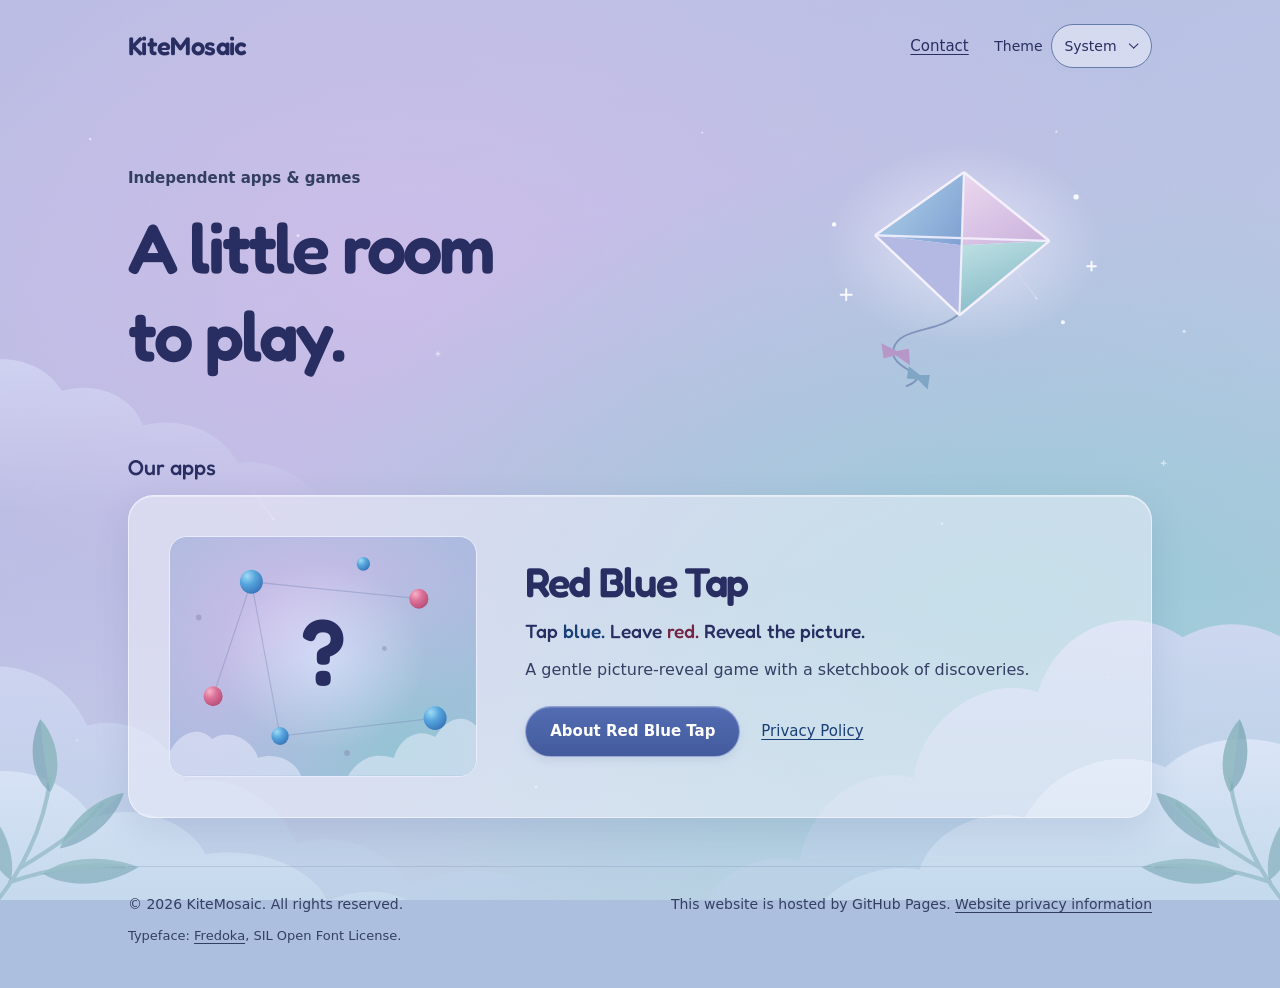
==== commit 8e32d2f3: "Add shared System, Light and Dark appearance to the KiteMosaic homepage" ====
--- a/index.html
+++ b/index.html
@@ -1,16 +1,32 @@
 <!doctype html>
-<html lang="en">
+<html lang="en" data-appearance="system">
 <head>
   <meta charset="utf-8">
   <meta name="viewport" content="width=device-width, initial-scale=1">
-  <meta name="color-scheme" content="light">
+  <meta name="color-scheme" content="light dark">
   <meta name="theme-color" content="#b6bfdf">
   <meta name="referrer" content="no-referrer">
   <meta name="description" content="KiteMosaic — independent apps and games, privacy information and support.">
   <title>KiteMosaic</title>
   <link rel="canonical" href="https://kitemosaic.github.io/">
+  <script src="redbluetap/theme.js"></script>
   <link rel="stylesheet" href="redbluetap/theme.css?v=2">
   <style>
+    :root {
+      --home-sky: radial-gradient(ellipse at 78% 68%, #95c8d5 0, #95c8d500 53%), radial-gradient(ellipse at 30% 30%, #c8b9e7 0, #c8b9e700 66%), linear-gradient(160deg, #a8b5dc, #b8c1e3 55%, #afcddd);
+      --home-wash: linear-gradient(180deg, #f6f6ff1a, #f6f6ff08 65%, #f4f7ff30);
+      --feature-border: #f4f5ffb8;
+      --feature-bg: #f1f3fc82;
+      --feature-shadow: 0 12px 35px #354c8120, inset 0 1px 0 #ffffff70;
+      --preview-bg: radial-gradient(ellipse at 78% 90%, #94c4d4, transparent 60%), radial-gradient(ellipse at 42% 40%, #cfbce8, transparent 75%), #aebbe0;
+      --preview-border: #e9edfb;
+      --preview-halo: radial-gradient(ellipse, #dce6ffb0, #c9d7f200 66%);
+      --preview-clouds: #f1f2ff;
+      --preview-threads: #7184af;
+      --preview-ghosts: #8b8ab6;
+      --kite-halo-opacity: 1;
+      --kite-string: #687cac;
+    }
     body.studio-home {
       isolation: isolate;
       display: flex;
@@ -19,13 +35,11 @@
       min-height: 100svh;
     }
     .studio-home .sky {
-      background: radial-gradient(ellipse at 78% 68%, #95c8d5 0, #95c8d500 53%),
-        radial-gradient(ellipse at 30% 30%, #c8b9e7 0, #c8b9e700 66%),
-        linear-gradient(160deg, #a8b5dc, #b8c1e3 55%, #afcddd);
+      background: var(--home-sky);
     }
     .studio-home .sky::after {
       content: ""; position: absolute; inset: 0;
-      background: linear-gradient(180deg, #f6f6ff1a, #f6f6ff08 65%, #f4f7ff30);
+      background: var(--home-wash);
     }
     .studio-home .site-header, .studio-home .site-footer, .studio-main {
       width: min(100% - 4rem, 64rem);
@@ -49,6 +63,8 @@
       text-wrap: balance;
     }
     .kite-art { display: block; width: 100%; max-width: 22rem; margin-inline: auto; overflow: visible; }
+    .kite-art > ellipse { opacity: var(--kite-halo-opacity); }
+    .kite-art > path:first-of-type { stroke: var(--kite-string); }
     .games-label {
       font-family: Fredoka, ui-rounded, sans-serif; font-size: 1.35rem;
       font-weight: 500; margin: 0 0 .85rem; color: var(--ink);
@@ -58,25 +74,27 @@
       gap: clamp(1.5rem, 4vw, 3rem);
       align-items: center;
       padding: clamp(1.3rem, 3.8vw, 2.5rem);
-      border: 1px solid #f4f5ffb8; border-radius: 1.6rem;
-      background: #f1f3fc82;
-      box-shadow: 0 12px 35px #354c8120, inset 0 1px 0 #ffffff70;
+      border: 1px solid var(--feature-border); border-radius: 1.6rem;
+      background: var(--feature-bg);
+      box-shadow: var(--feature-shadow);
     }
     .game-preview {
       position: relative; aspect-ratio: 1.28 / 1; overflow: hidden;
       border-radius: 1.1rem;
-      background: radial-gradient(ellipse at 78% 90%, #94c4d4, transparent 60%),
-        radial-gradient(ellipse at 42% 40%, #cfbce8, transparent 75%), #aebbe0;
-      border: 1px solid #e9edfb;
+      background: var(--preview-bg);
+      border: 1px solid var(--preview-border);
     }
     .game-preview svg { position: absolute; inset: 0; width: 100%; height: 100%; }
+    .game-preview svg > g[stroke] { stroke: var(--preview-threads); }
+    .game-preview svg > g[fill="#f1f2ff"] { fill: var(--preview-clouds); }
+    .game-preview svg > g[fill="#8b8ab6"] { fill: var(--preview-ghosts); }
     .game-preview .preview-question {
       position: absolute; left: 50%; top: 48%; transform: translate(-50%, -50%);
       font-size: clamp(3.8rem, 8vw, 5.8rem); line-height: 1; color: var(--ink);
     }
     .game-preview .preview-glow {
       position: absolute; inset: 8% 14%;
-      background: radial-gradient(ellipse, #dce6ffb0, #c9d7f200 66%);
+      background: var(--preview-halo);
     }
     .feature-copy { min-width: 0; }
     .feature-copy h2 {
@@ -95,6 +113,40 @@
       border-top: 1px solid var(--line);
       margin-top: 1rem;
       padding-top: 1.35rem;
+    }
+    @media screen {
+      :root[data-appearance="dark"] {
+        --home-sky: radial-gradient(ellipse at 78% 68%, #254b57 0, #254b5700 53%), radial-gradient(ellipse at 30% 30%, #45375f 0, #45375f00 66%), linear-gradient(160deg, #1b2845, #2c304d 55%, #203c50);
+        --home-wash: linear-gradient(180deg, #10152510, #10152500 65%, #10152524);
+        --feature-border: #a2b3de47;
+        --feature-bg: #202c45b3;
+        --feature-shadow: 0 12px 35px #080e2347, inset 0 1px 0 #d8e3ff1a;
+        --preview-bg: radial-gradient(ellipse at 78% 90%, #21515a, transparent 60%), radial-gradient(ellipse at 42% 40%, #534363, transparent 75%), #263353;
+        --preview-border: #97afd15c;
+        --preview-halo: radial-gradient(ellipse, #9caae947, #9caae900 66%);
+        --preview-clouds: #566581;
+        --preview-threads: #becae3;
+        --preview-ghosts: #bbc4df;
+        --kite-halo-opacity: .35;
+        --kite-string: #adc0df;
+      }
+    }
+    @media screen and (prefers-color-scheme: dark) {
+      :root[data-appearance="system"] {
+        --home-sky: radial-gradient(ellipse at 78% 68%, #254b57 0, #254b5700 53%), radial-gradient(ellipse at 30% 30%, #45375f 0, #45375f00 66%), linear-gradient(160deg, #1b2845, #2c304d 55%, #203c50);
+        --home-wash: linear-gradient(180deg, #10152510, #10152500 65%, #10152524);
+        --feature-border: #a2b3de47;
+        --feature-bg: #202c45b3;
+        --feature-shadow: 0 12px 35px #080e2347, inset 0 1px 0 #d8e3ff1a;
+        --preview-bg: radial-gradient(ellipse at 78% 90%, #21515a, transparent 60%), radial-gradient(ellipse at 42% 40%, #534363, transparent 75%), #263353;
+        --preview-border: #97afd15c;
+        --preview-halo: radial-gradient(ellipse, #9caae947, #9caae900 66%);
+        --preview-clouds: #566581;
+        --preview-threads: #becae3;
+        --preview-ghosts: #bbc4df;
+        --kite-halo-opacity: .35;
+        --kite-string: #adc0df;
+      }
     }
     @media (max-width: 40rem) {
       .studio-home .site-header, .studio-home .site-footer, .studio-main {
@@ -127,7 +179,10 @@
   <div class="sky" aria-hidden="true"><img class="sky-art" src="redbluetap/assets/sky.svg" alt="" width="1600" height="1100"></div>
   <header class="site-header">
     <a class="brand" href="./">KiteMosaic</a>
-    <nav aria-label="Main navigation"><a href="mailto:kitemosaic@gmail.com">Contact</a></nav>
+    <nav aria-label="Main navigation">
+      <a href="mailto:kitemosaic@gmail.com">Contact</a>
+      <label class="appearance-control" hidden><span>Theme</span><select id="appearance" name="appearance"><option value="system">System</option><option value="light">Light</option><option value="dark">Dark</option></select></label>
+    </nav>
   </header>
   <main class="studio-main" id="main">
     <section class="studio-intro" aria-labelledby="studio-title">
@@ -204,3 +259,4 @@
 </body>
 </html>
 
+
